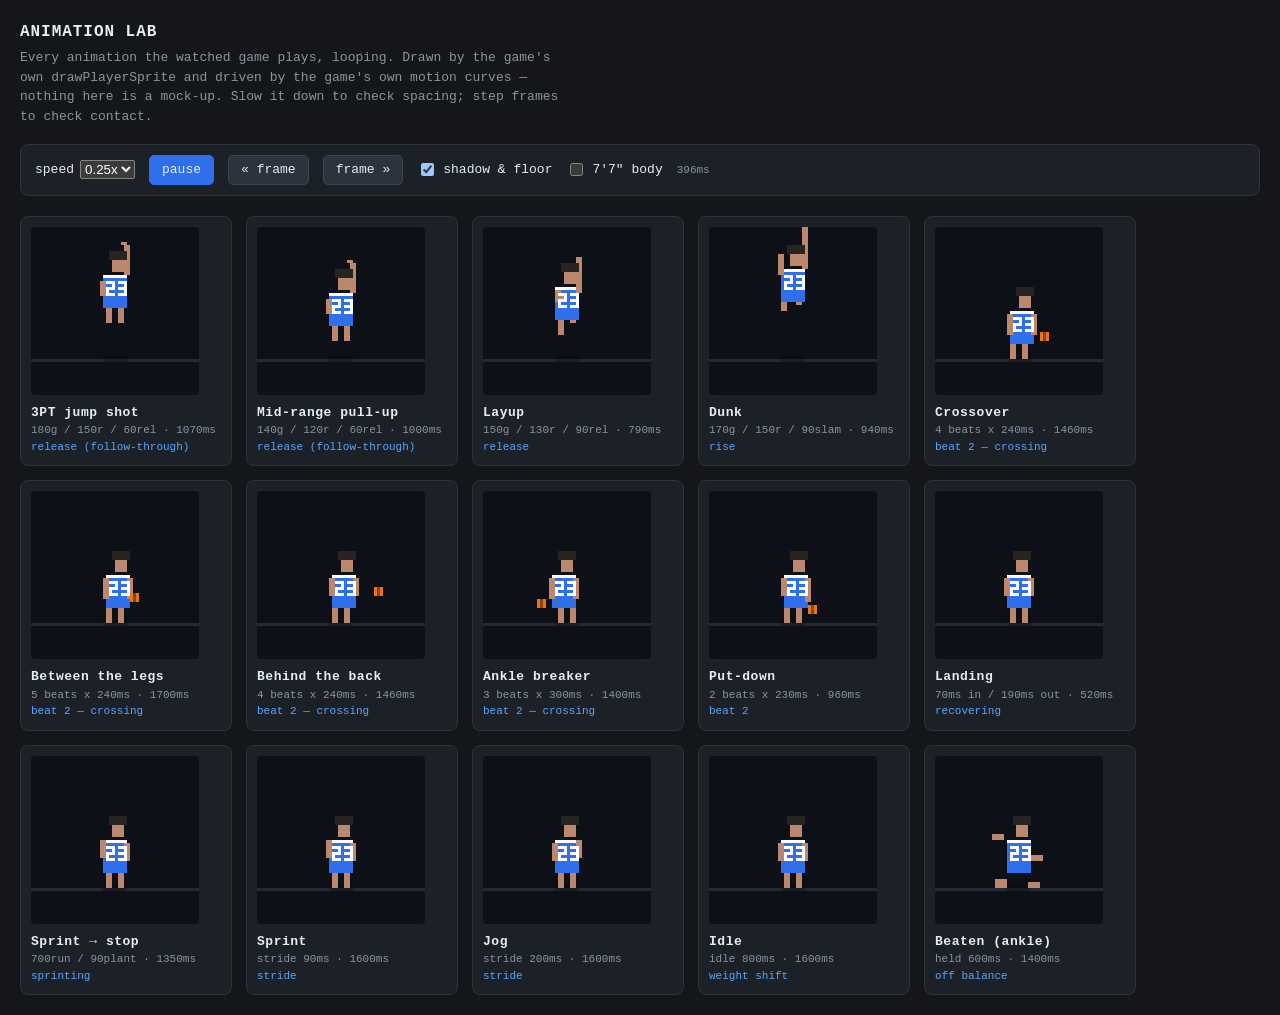
==== animation-lab.html @ 63a14802 "feat: he loads up before he shoots, and he lands when he comes down Every gather in the game drew th" ====
<!DOCTYPE html>
<!--
  THE ANIMATION LAB. A development page, not part of the game.

  Every animation in the watched game, side by side, on a loop, at whatever
  speed you want to look at it. It exists because the defects this pass was
  about — a body sinking below its own shadow, a layup releasing after the
  feet were back down, a landing that cut straight to idle — are all things
  you can only see by WATCHING one motion repeatedly, and the game gives you
  a third of a second of each in the middle of a possession.

  THE ONE RULE HERE: this page re-implements nothing. Every pose comes from
  drawPlayerSprite, every height and bend from resolveLifts, every dribble
  from dribbleNow, every beat length from BEAT. If the lab and the game
  disagree, the lab is wrong and this file is broken — that is the whole
  point of it, and the reason ui/pixelMotion.js was split out in the first
  place (see the note at the top of that file).

  Serve it: python scripts/devserver.py 8137  ->  /animation-lab.html
-->
<html lang="en">
<head>
<meta charset="utf-8">
<meta name="viewport" content="width=device-width, initial-scale=1">
<title>Animation Lab</title>
<style>
  :root { color-scheme: dark; }
  body {
    margin: 0; padding: 20px;
    background: #14161a; color: #e6edf3;
    font: 13px/1.5 ui-monospace, SFMono-Regular, Menlo, monospace;
  }
  h1 { font-size: 16px; margin: 0 0 4px; letter-spacing: .06em; text-transform: uppercase; }
  .sub { color: #8b949e; margin: 0 0 18px; max-width: 70ch; }
  #controls {
    position: sticky; top: 0; z-index: 5;
    display: flex; flex-wrap: wrap; gap: 14px; align-items: center;
    background: #1c2027; border: 1px solid #2c333d; border-radius: 8px;
    padding: 10px 14px; margin-bottom: 20px;
  }
  #controls label { display: flex; gap: 6px; align-items: center; }
  button {
    font: inherit; background: #2c333d; color: #e6edf3;
    border: 1px solid #3d4652; border-radius: 5px; padding: 4px 12px; cursor: pointer;
  }
  button:hover { background: #3d4652; }
  button[aria-pressed="true"] { background: #2f6feb; border-color: #2f6feb; }
  #grid { display: flex; flex-wrap: wrap; gap: 14px; }
  figure {
    margin: 0; background: #1c2027; border: 1px solid #2c333d; border-radius: 8px;
    padding: 10px; width: 190px;
  }
  figcaption { margin-top: 8px; }
  .name { font-weight: 700; letter-spacing: .04em; }
  .beat { color: #8b949e; font-size: 11px; }
  .phase { color: #58a6ff; font-size: 11px; min-height: 1.5em; }
  canvas { display: block; width: 168px; height: 168px; image-rendering: pixelated; background: #0d1117; border-radius: 4px; }
</style>
</head>
<body>
<h1>Animation Lab</h1>
<p class="sub">
  Every animation the watched game plays, looping. Drawn by the game's own
  <code>drawPlayerSprite</code> and driven by the game's own motion curves —
  nothing here is a mock-up. Slow it down to check spacing; step frames to
  check contact.
</p>

<div id="controls">
  <label>speed
    <select id="speed">
      <option value="1">1x</option>
      <option value="0.5">0.5x</option>
      <option value="0.25" selected>0.25x</option>
      <option value="0.1">0.1x</option>
    </select>
  </label>
  <button id="playPause" aria-pressed="true">pause</button>
  <button id="stepBack">&laquo; frame</button>
  <button id="stepFwd">frame &raquo;</button>
  <label><input type="checkbox" id="shadow" checked> shadow &amp; floor</label>
  <label><input type="checkbox" id="tall"> 7'7" body</label>
  <span id="clock" class="beat"></span>
</div>

<div id="grid"></div>

<!-- The game's own modules, in the same dependency order index.html loads them.
     Sprites and motion are leaves; the choreographer is pulled in only for
     BEAT, and it reads skillCheck at load time, so that comes first. -->
<script src="skillCheck.js"></script>
<script src="ui/pixelSprites.js"></script>
<script src="ui/pixelMotion.js"></script>
<script src="ui/pixelChoreographer.js"></script>
<script>
(function () {
  'use strict';

  // Beat lengths come from the game. A local copy would be a second source of
  // truth and would go stale the first time one of them is retuned.
  const B = BEAT;
  const COLORS = { skin: '#bb876f', hair: '#272421', jersey: '#2f6feb', trim: '#ffffff' };
  const SCALE = 3, BOX = 56;           // 56x56 stage pixels, blown up 3x
  const FOOT_X = 28, FOOT_Y = 44;      // where the player stands in the box

  // --- helpers that build the same shapes the choreographer emits -----------
  // A phase timeline: [{ phase, ms }, ...] becomes keyframes the real
  // resolveLifts() can bracket, so the lab gets the game's easing for free.
  function keyframes(marker, phases, extra) {
    const kfs = [];
    let t = 0;
    phases.forEach(function (p) {
      t += p.ms;
      const m = Object.assign({ phase: p.phase, id: 'lab' }, extra || {});
      const kf = { t: t };
      kf[marker] = m;
      kfs.push(kf);
    });
    return kfs;
  }

  function totalMs(kfs) { return kfs.length ? kfs[kfs.length - 1].t : 1; }

  // Bracket a timeline at time `ms` and hand back the real lift resolution.
  function liftsAt(kfs, ms) {
    let i = 0;
    while (i < kfs.length - 2 && kfs[i + 1].t <= ms) i++;
    const a = kfs[i], b = kfs[i + 1] || kfs[i];
    const span = Math.max(1, b.t - a.t);
    const f = Math.max(0, Math.min(1, (ms - a.t) / span));
    return { lifts: resolveLifts(a, b, f, false), a: a, b: b, f: f };
  }

  // --- the animations -------------------------------------------------------
  // Each returns { opts, ball, phase } for a given ms into its own loop.
  // `opts` goes straight to drawPlayerSprite; `ball` is {x, y} in stage px or
  // null; `phase` is the label shown under the canvas.

  function shotAnim(three) {
    const g = three ? B.jumpGatherThree : B.jumpGatherMid;
    const r = three ? B.jumpRiseThree : B.jumpRiseMid;
    const kfs = keyframes('jump', [
      { phase: 'gather', ms: g }, { phase: 'rise', ms: r },
      { phase: 'release', ms: B.jumpRelease }, { phase: 'follow', ms: 420 },
      { phase: 'follow', ms: 260 }
    ], { three: three });
    return {
      label: three ? '3PT jump shot' : 'Mid-range pull-up',
      beat: g + 'g / ' + r + 'r / ' + B.jumpRelease + 'rel',
      ms: totalMs(kfs),
      at: function (ms) {
        const s = liftsAt(kfs, ms);
        const L = s.lifts;
        const follow = L.jumpFollow;
        const held = ms < g + r + B.jumpRelease;
        const cock = jumpCock(L.jumperLift);
        return {
          opts: {
            crouch: L.jumperCrouch, shooting: !follow && L.jumperLift > -1,
            following: follow, facing: 1
          },
          lift: L.jumperFoot,
          ball: held
            ? { x: 2, y: -(overheadBallOffset('jump', L.jumperLift) * cock + (1 + DRIBBLE_RISE) * (1 - cock)) }
            : null,
          phase: (s.a.jump && s.a.jump.phase) + (follow ? ' (follow-through)' : '')
        };
      }
    };
  }

  function layupAnim() {
    const kfs = keyframes('close', [
      { phase: 'gather', ms: B.closeGather }, { phase: 'rise', ms: B.closeRise },
      { phase: 'release', ms: B.closeRelease }, { phase: 'land', ms: B.flightIn }
    ], { side: 1 });
    return {
      label: 'Layup',
      beat: B.closeGather + 'g / ' + B.closeRise + 'r / ' + B.closeRelease + 'rel',
      ms: totalMs(kfs),
      at: function (ms) {
        const s = liftsAt(kfs, ms);
        const L = s.lifts;
        const airborne = L.closerLift >= 3;
        const held = ms < B.closeGather + B.closeRise + B.closeRelease;
        const cock = closeCock(L.closerLift);
        return {
          opts: {
            crouch: L.closerCrouch, facing: 1,
            layup: airborne ? { side: 1, extend: Math.min(1, L.closerLift / CLOSE_LIFT.rise) } : null,
            dribbling: !airborne ? { phase: 0.4, side: 1, crossing: false } : null
          },
          lift: L.closerFoot,
          ball: held
            ? { x: 3, y: -(overheadBallOffset('close', L.closerLift) * cock + (1 + DRIBBLE_RISE) * (1 - cock)) }
            : null,
          phase: (s.a.close && s.a.close.phase) || ''
        };
      }
    };
  }

  function dunkAnim() {
    const kfs = keyframes('dunk', [
      { phase: 'gather', ms: B.dunkGather }, { phase: 'rise', ms: B.dunkRise },
      { phase: 'slam', ms: B.dunkSlam }, { phase: 'land', ms: B.dunkLand },
      { phase: 'land', ms: 400 }
    ]);
    return {
      label: 'Dunk',
      beat: B.dunkGather + 'g / ' + B.dunkRise + 'r / ' + B.dunkSlam + 'slam',
      ms: totalMs(kfs),
      at: function (ms) {
        const s = liftsAt(kfs, ms);
        const L = s.lifts;
        const held = ms < B.dunkGather + B.dunkRise;
        const cock = dunkCock(L.dunkerLift);
        return {
          opts: { crouch: L.dunkerCrouch, dunking: L.dunkerLift >= 3, facing: 1 },
          lift: L.dunkerFoot,
          ball: held
            ? { x: 4, y: -(overheadBallOffset('dunk', L.dunkerLift) * cock + (1 + DRIBBLE_RISE) * (1 - cock)) }
            : null,
          phase: (s.a.dunk && s.a.dunk.phase) || ''
        };
      }
    };
  }

  // A dribble move, driven by the real dribbleNow() on the real beat clock.
  function moveAnim(label, move, beats, beatMs) {
    const total = beats * beatMs;
    return {
      label: label,
      beat: beats + ' beats x ' + beatMs + 'ms',
      ms: total + 500,
      at: function (ms) {
        const inMove = ms < total;
        const u = inMove ? (ms / beatMs) : 0;
        // The clock is HELD while a string plays, exactly as the view holds it.
        const now = dribbleNow(1, inMove ? { move: move, n: beats, u: u } : null);
        return {
          opts: {
            facing: 1, moving: false,
            lean: dribbleLean(now),
            dribbling: { phase: now.phase, side: now.sign, crossing: now.crossing }
          },
          lift: 0,
          ball: {
            x: now.side * now.sign, y: -(1 + now.phase * DRIBBLE_RISE) - now.behind,
            behind: now.behind
          },
          phase: inMove ? ('beat ' + (Math.floor(u) + 1) + (now.crossing ? ' — crossing' : '')) : 'free dribble'
        };
      }
    };
  }

  function landingAnim() {
    const TOTAL = LANDING_TOTAL_MS + 260;
    return {
      label: 'Landing',
      beat: LANDING_COMPRESS_MS + 'ms in / ' + LANDING_RECOVER_MS + 'ms out',
      ms: TOTAL,
      at: function (ms) {
        // A short drop onto the floor, then the real recovery curve.
        const DROP = 160;
        const falling = ms < DROP;
        const since = ms - DROP;
        const squash = falling ? 0 : landingSquash(since, 'dunk');
        return {
          opts: { crouch: squash, facing: 1, dunking: falling },
          lift: falling ? Math.round((1 - ms / DROP) * 14) : 0,
          ball: null,
          phase: falling ? 'descending'
            : (since < LANDING_COMPRESS_MS ? 'contact — compressing'
              : (squash > 0.05 ? 'recovering' : 'settled'))
        };
      }
    };
  }

  function gaitAnim(label, moving, sprint) {
    return {
      label: label, beat: moving ? (sprint ? 'stride 90ms' : 'stride 200ms') : 'idle 800ms',
      ms: 1600,
      at: function (ms) {
        return {
          opts: {
            facing: 1, moving: moving,
            frame: Math.floor(ms / (sprint ? 90 : 200)) % 2,
            idleFrame: Math.floor(ms / 800) % 2
          },
          lift: 0, ball: null,
          phase: moving ? 'stride' : 'weight shift'
        };
      }
    };
  }

  function stopAnim() {
    // Sprint into a hard stop: the transition the brief calls out, with the
    // stop absorbed as a bend rather than as an instant pose swap.
    const RUN = 700, PLANT = 90, SETTLE = 260;
    return {
      label: 'Sprint → stop', beat: RUN + 'run / ' + PLANT + 'plant',
      ms: RUN + PLANT + SETTLE + 300,
      at: function (ms) {
        const running = ms < RUN;
        const since = ms - RUN;
        const squash = running ? 0 : landingSquash(since, 'close');
        return {
          opts: {
            facing: 1, moving: running,
            frame: Math.floor(ms / 90) % 2,
            crouch: squash,
            lean: running ? 0 : -Math.min(2, squash)
          },
          lift: 0, ball: null,
          phase: running ? 'sprinting' : (squash > 0.05 ? 'planting' : 'settled')
        };
      }
    };
  }

  function stumbleAnim() {
    return {
      label: 'Beaten (ankle)', beat: 'held 600ms', ms: 1400,
      at: function (ms) {
        return {
          opts: { facing: 1, stumbling: ms < 600 },
          lift: 0, ball: null,
          phase: ms < 600 ? 'off balance' : 'recovered'
        };
      }
    };
  }

  const ANIMS = [
    shotAnim(true), shotAnim(false), layupAnim(), dunkAnim(),
    moveAnim('Crossover', 'cross', 4, B.isoSize),
    moveAnim('Between the legs', 'double', 5, B.isoSize),
    moveAnim('Behind the back', 'behind', 4, B.isoSize),
    moveAnim('Ankle breaker', 'ankle', ANKLE_BEATS, B.crossJab),
    moveAnim('Put-down', 'putdown', 2, B.liveDribble),
    landingAnim(), stopAnim(), gaitAnim('Sprint', true, true),
    gaitAnim('Jog', true, false), gaitAnim('Idle', false, false),
    stumbleAnim()
  ];

  // --- the page -------------------------------------------------------------
  const grid = document.getElementById('grid');
  const speedSel = document.getElementById('speed');
  const playBtn = document.getElementById('playPause');
  const shadowBox = document.getElementById('shadow');
  const tallBox = document.getElementById('tall');
  const clockEl = document.getElementById('clock');
  let playing = true, clockMs = 0;

  const cells = ANIMS.map(function (anim) {
    const fig = document.createElement('figure');
    const cv = document.createElement('canvas');
    cv.width = BOX * SCALE; cv.height = BOX * SCALE;
    const cap = document.createElement('figcaption');
    cap.innerHTML = '<div class="name"></div><div class="beat"></div><div class="phase"></div>';
    fig.appendChild(cv); fig.appendChild(cap);
    grid.appendChild(fig);
    cap.querySelector('.name').textContent = anim.label;
    cap.querySelector('.beat').textContent = anim.beat + '  ·  ' + Math.round(anim.ms) + 'ms';
    const ctx = cv.getContext('2d');
    ctx.imageSmoothingEnabled = false;
    return { anim: anim, ctx: ctx, phaseEl: cap.querySelector('.phase') };
  });

  function drawCell(cell) {
    const ctx = cell.ctx, anim = cell.anim;
    const ms = clockMs % anim.ms;
    const s = anim.at(ms);

    ctx.setTransform(1, 0, 0, 1, 0, 0);
    ctx.clearRect(0, 0, BOX * SCALE, BOX * SCALE);
    ctx.setTransform(SCALE, 0, 0, SCALE, 0, 0);

    if (shadowBox.checked) {
      // The floor line, drawn where the game draws the shadow. This is the
      // reference the sinking-gather defect was invisible without.
      ctx.fillStyle = '#232a33';
      ctx.fillRect(0, FOOT_Y, BOX, 1);
      ctx.fillStyle = 'rgba(0,0,0,0.28)';
      ctx.fillRect(FOOT_X - 4, FOOT_Y - 1, 8, 2);
    }

    const opts = Object.assign({ heightIn: tallBox.checked ? 91 : 79 }, s.opts);
    drawPlayerSprite(ctx, FOOT_X, FOOT_Y - (s.lift || 0), COLORS, '23', opts);

    if (s.ball) {
      drawBall(ctx, FOOT_X + s.ball.x, FOOT_Y - (s.lift || 0) + s.ball.y);
    }
    cell.phaseEl.textContent = s.phase || '';
  }

  function drawAll() {
    cells.forEach(drawCell);
    clockEl.textContent = Math.round(clockMs) + 'ms';
  }

  let last = null;
  function tick(now) {
    if (last === null) last = now;
    const dt = now - last;
    last = now;
    if (playing) clockMs += dt * parseFloat(speedSel.value);
    drawAll();
    requestAnimationFrame(tick);
  }

  playBtn.addEventListener('click', function () {
    playing = !playing;
    playBtn.textContent = playing ? 'pause' : 'play';
    playBtn.setAttribute('aria-pressed', String(playing));
  });
  document.getElementById('stepFwd').addEventListener('click', function () {
    playing = false; playBtn.textContent = 'play'; playBtn.setAttribute('aria-pressed', 'false');
    clockMs += 1000 / 60; drawAll();
  });
  document.getElementById('stepBack').addEventListener('click', function () {
    playing = false; playBtn.textContent = 'play'; playBtn.setAttribute('aria-pressed', 'false');
    clockMs = Math.max(0, clockMs - 1000 / 60); drawAll();
  });
  [shadowBox, tallBox].forEach(function (el) { el.addEventListener('change', drawAll); });

  requestAnimationFrame(tick);
}());
</script>
</body>
</html>
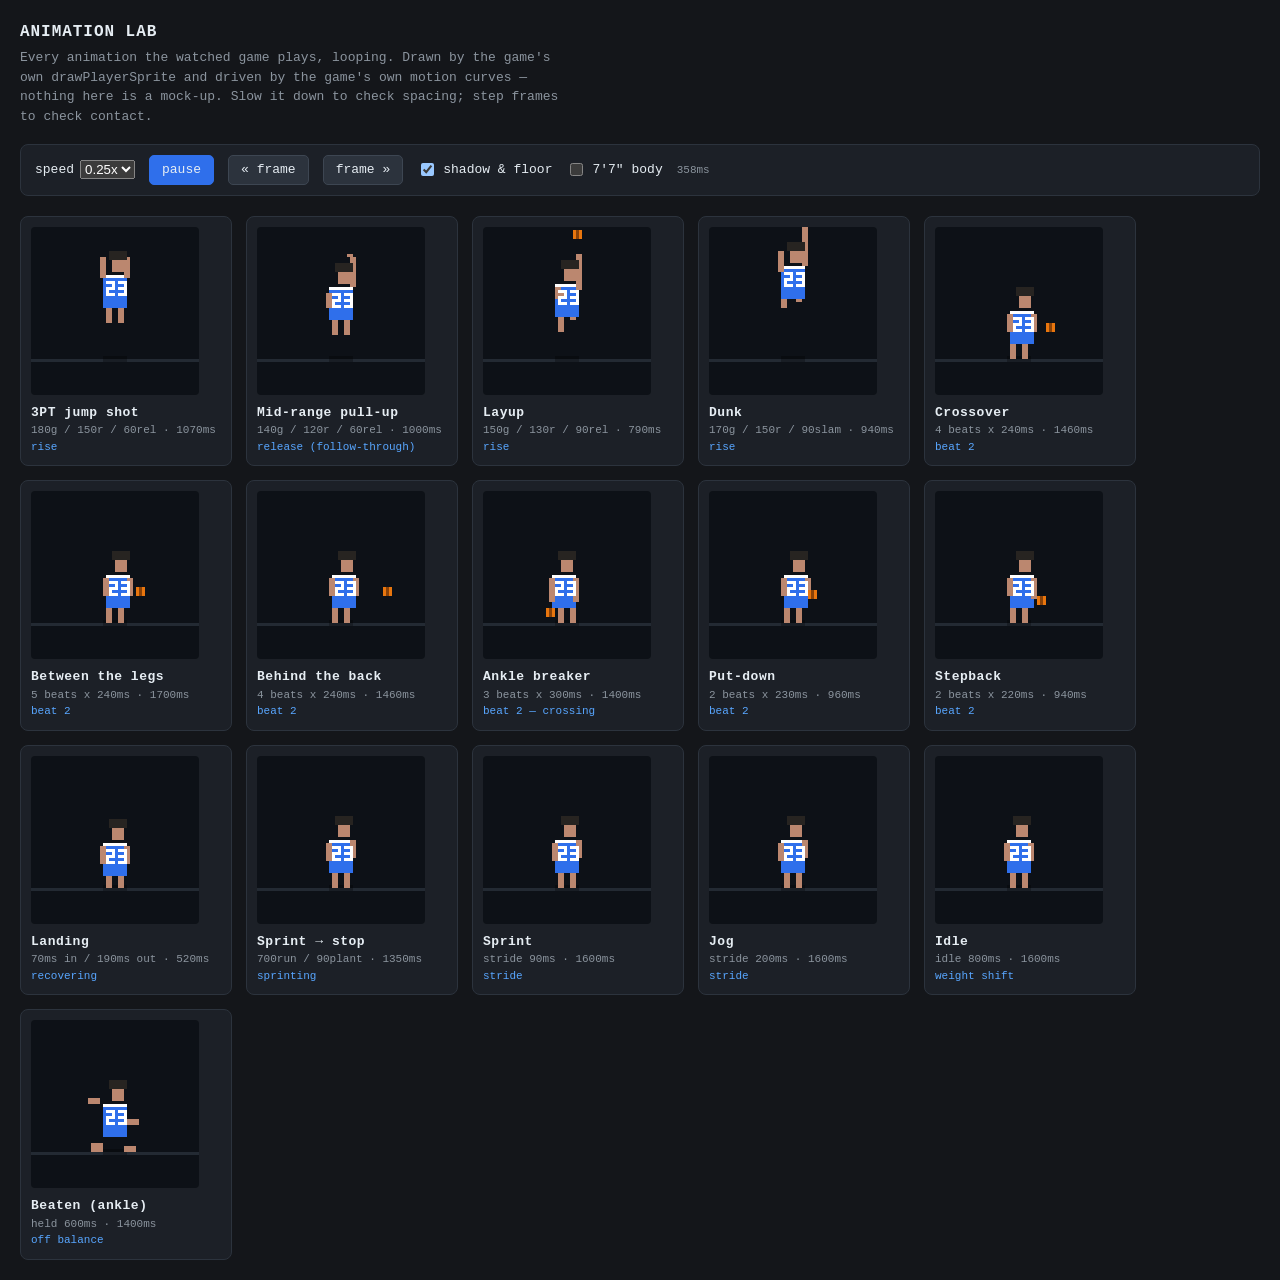
==== commit 7d88e44c: "feat: he steps back, plants, and catches the rim on the way down The stepback did not exist in any f" ====
--- a/animation-lab.html
+++ b/animation-lab.html
@@ -243,6 +243,9 @@
           opts: {
             facing: 1, moving: false,
             lean: dribbleLean(now),
+            // The body's half of the hesitation — it coils under the held ball
+            // and uncoils into the cut.
+            crouch: HESI_CROUCH_PX * (now.hesi || 0),
             dribbling: { phase: now.phase, side: now.sign, crossing: now.crossing }
           },
           lift: 0,
@@ -250,7 +253,10 @@
             x: now.side * now.sign, y: -(1 + now.phase * DRIBBLE_RISE) - now.behind,
             behind: now.behind
           },
-          phase: inMove ? ('beat ' + (Math.floor(u) + 1) + (now.crossing ? ' — crossing' : '')) : 'free dribble'
+          phase: inMove
+            ? ('beat ' + (Math.floor(u) + 1) +
+               (now.crossing ? ' — crossing' : (now.hesi > 0.2 ? ' — hesitating' : '')))
+            : 'free dribble'
         };
       }
     };
@@ -343,6 +349,7 @@
     moveAnim('Behind the back', 'behind', 4, B.isoSize),
     moveAnim('Ankle breaker', 'ankle', ANKLE_BEATS, B.crossJab),
     moveAnim('Put-down', 'putdown', 2, B.liveDribble),
+    moveAnim('Stepback', 'stepback', 2, B.stepbackPlant),
     landingAnim(), stopAnim(), gaitAnim('Sprint', true, true),
     gaitAnim('Jog', true, false), gaitAnim('Idle', false, false),
     stumbleAnim()
@@ -394,7 +401,17 @@
     drawPlayerSprite(ctx, FOOT_X, FOOT_Y - (s.lift || 0), COLORS, '23', opts);
 
     if (s.ball) {
-      drawBall(ctx, FOOT_X + s.ball.x, FOOT_Y - (s.lift || 0) + s.ball.y);
+      const bxNow = FOOT_X + s.ball.x, byNow = FOOT_Y - (s.lift || 0) + s.ball.y;
+      // Same deformation the game applies, from the ball's own drawn velocity.
+      const pb = cell.prevBall;
+      const dv = pb ? { vx: (bxNow - pb.x) * 60, vy: (byNow - pb.y) * 60 } : { vx: 0, vy: 0 };
+      cell.prevBall = { x: bxNow, y: byNow };
+      drawBall(ctx, bxNow, byNow, undefined,
+        { squash: ballSquash(dv.vx, dv.vy, !!(s.opts.dribbling && s.opts.dribbling.crossing),
+                             s.opts.dribbling ? s.opts.dribbling.phase : null),
+          vx: dv.vx, vy: dv.vy });
+    } else {
+      cell.prevBall = null;
     }
     cell.phaseEl.textContent = s.phase || '';
   }
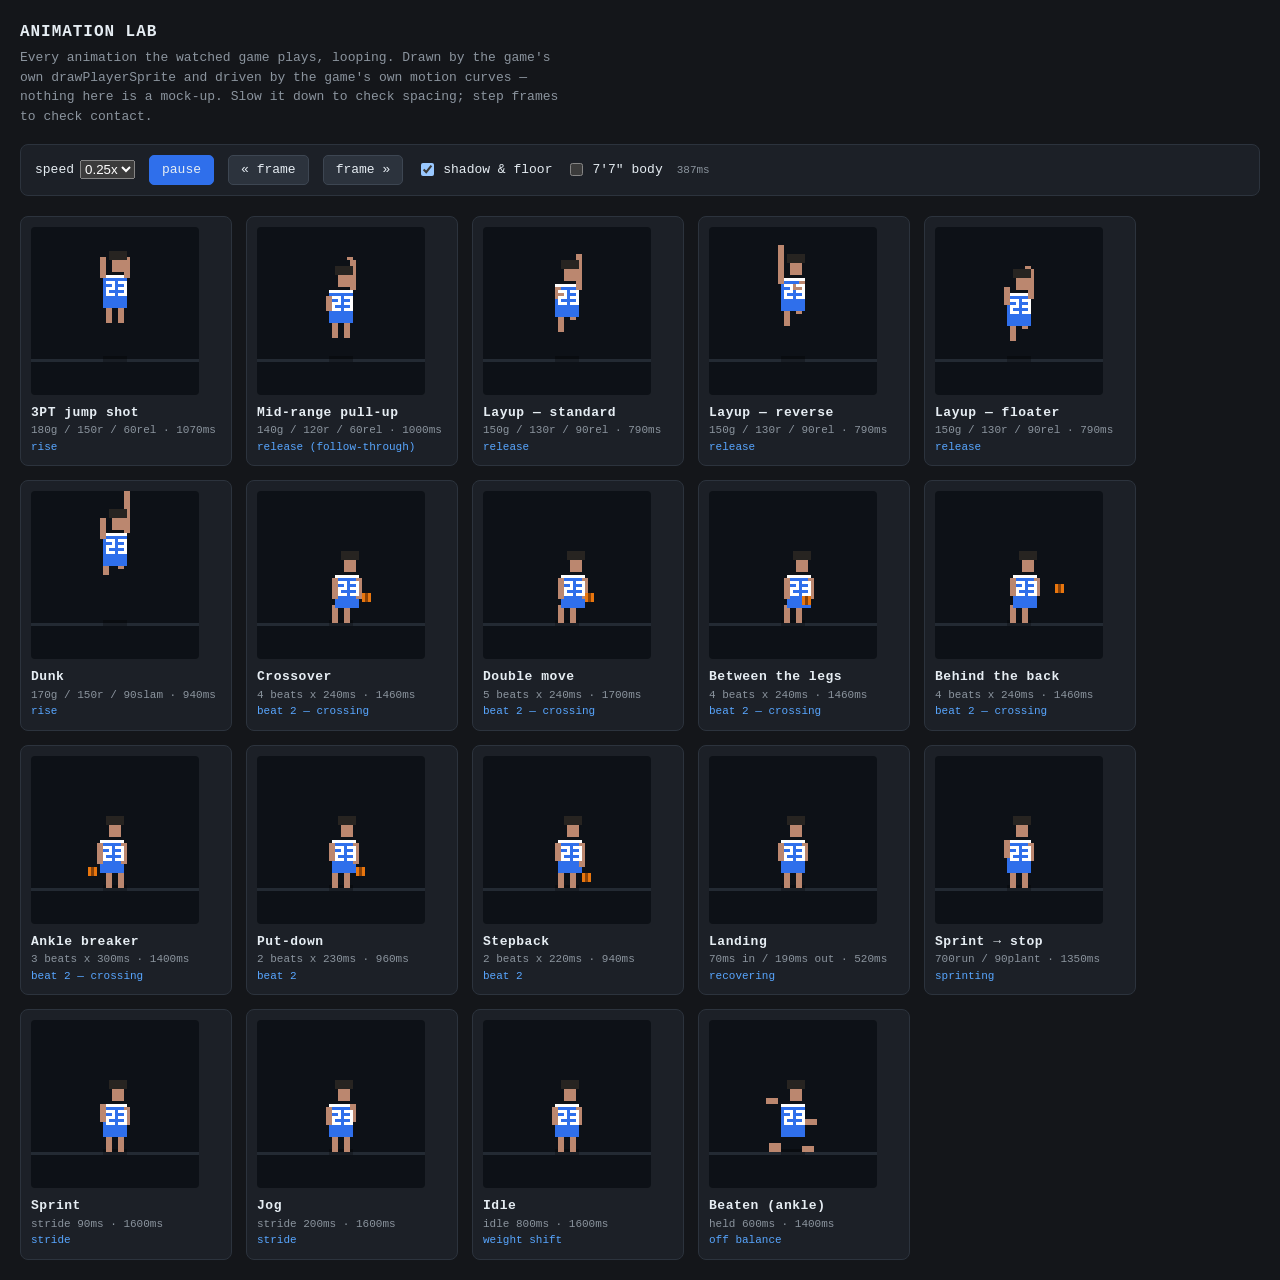
==== commit c5109024: "feat: three ways to finish at the rim, and a body that feels the man guarding it A reverse, a floate" ====
--- a/animation-lab.html
+++ b/animation-lab.html
@@ -169,13 +169,13 @@
     };
   }
 
-  function layupAnim() {
+  function layupAnim(finish) {
     const kfs = keyframes('close', [
       { phase: 'gather', ms: B.closeGather }, { phase: 'rise', ms: B.closeRise },
       { phase: 'release', ms: B.closeRelease }, { phase: 'land', ms: B.flightIn }
-    ], { side: 1 });
-    return {
-      label: 'Layup',
+    ], { side: 1, finish: finish });
+    return {
+      label: 'Layup — ' + finish,
       beat: B.closeGather + 'g / ' + B.closeRise + 'r / ' + B.closeRelease + 'rel',
       ms: totalMs(kfs),
       at: function (ms) {
@@ -183,11 +183,14 @@
         const L = s.lifts;
         const airborne = L.closerLift >= 3;
         const held = ms < B.closeGather + B.closeRise + B.closeRelease;
-        const cock = closeCock(L.closerLift);
+        const cock = closeCock(L.closerLift, finish);
         return {
           opts: {
             crouch: L.closerCrouch, facing: 1,
-            layup: airborne ? { side: 1, extend: Math.min(1, L.closerLift / CLOSE_LIFT.rise) } : null,
+            layup: airborne
+              ? { side: 1, finish: finish,
+                  extend: Math.min(1, L.closerLift / closeLiftTable(finish).rise) }
+              : null,
             dribbling: !airborne ? { phase: 0.4, side: 1, crossing: false } : null
           },
           lift: L.closerFoot,
@@ -246,7 +249,10 @@
             // The body's half of the hesitation — it coils under the held ball
             // and uncoils into the cut.
             crouch: HESI_CROUCH_PX * (now.hesi || 0),
-            dribbling: { phase: now.phase, side: now.sign, crossing: now.crossing }
+            dribbling: {
+              phase: now.phase, side: now.sign,
+              crossing: now.crossing, through: now.through
+            }
           },
           lift: 0,
           ball: {
@@ -343,9 +349,11 @@
   }
 
   const ANIMS = [
-    shotAnim(true), shotAnim(false), layupAnim(), dunkAnim(),
+    shotAnim(true), shotAnim(false),
+    layupAnim('standard'), layupAnim('reverse'), layupAnim('floater'), dunkAnim(),
     moveAnim('Crossover', 'cross', 4, B.isoSize),
-    moveAnim('Between the legs', 'double', 5, B.isoSize),
+    moveAnim('Double move', 'double', 5, B.isoSize),
+    moveAnim('Between the legs', 'legs', 4, B.isoSize),
     moveAnim('Behind the back', 'behind', 4, B.isoSize),
     moveAnim('Ankle breaker', 'ankle', ANKLE_BEATS, B.crossJab),
     moveAnim('Put-down', 'putdown', 2, B.liveDribble),
